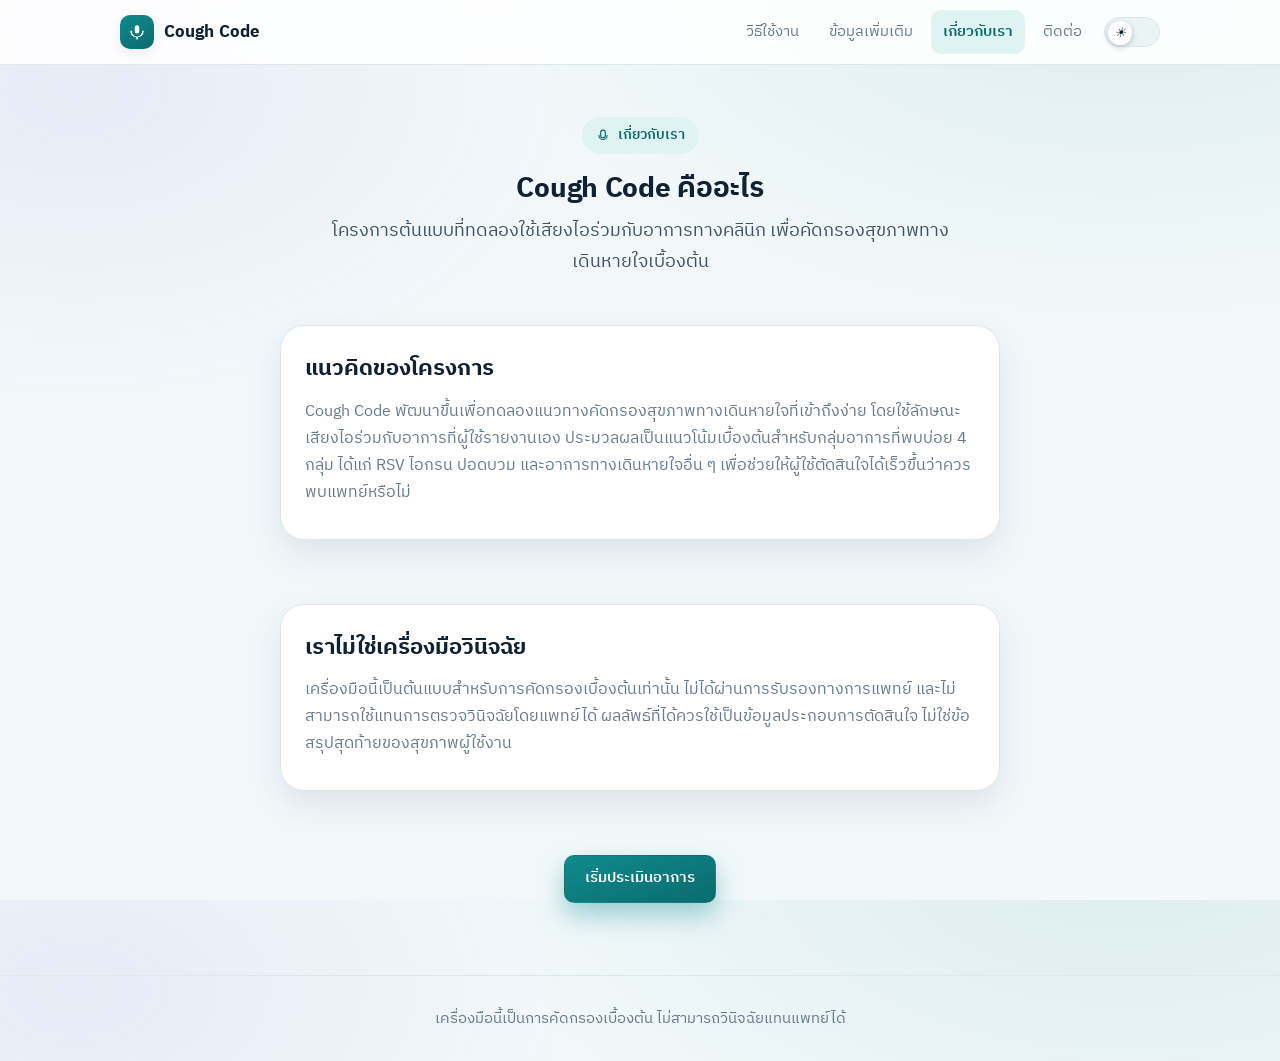
==== public/about.html @ b77411e7 "Add files via upload" ====
<!doctype html>
<html lang="th" data-theme="light">
<head>
  <meta charset="utf-8" />
  <meta name="viewport" content="width=device-width, initial-scale=1" />
  <title>เกี่ยวกับเรา — Cough Code</title>
  <link rel="preconnect" href="https://fonts.googleapis.com">
  <link rel="preconnect" href="https://fonts.gstatic.com" crossorigin>
  <link rel="stylesheet" href="styles.css" />
</head>
<body>
  <header class="site-header">
    <div class="container header-row">
      <a class="brand" href="index.html">
        <span class="brand-mark" aria-hidden="true">
          <svg width="18" height="18" viewBox="0 0 24 24" fill="none"><path d="M12 14a3 3 0 0 0 3-3V6a3 3 0 1 0-6 0v5a3 3 0 0 0 3 3Zm-7-3a1 1 0 1 0-2 0 9 9 0 0 0 8 8v3h2v-3a9 9 0 0 0 8-8 1 1 0 1 0-2 0 7 7 0 0 1-14 0Z" fill="currentColor"/></svg>
        </span>
        Cough Code
      </a>

      <button class="nav-toggle" id="navToggle" type="button" aria-expanded="false" aria-controls="siteNav" aria-label="เปิดเมนู">
        <svg width="22" height="22" viewBox="0 0 24 24" fill="none"><path d="M4 7h16M4 12h16M4 17h16" stroke="currentColor" stroke-width="2" stroke-linecap="round"/></svg>
      </button>

      <div class="header-actions site-nav" id="siteNav">
        <nav class="nav">
          <a href="index.html#howto">วิธีใช้งาน</a>
          <a href="more.html">ข้อมูลเพิ่มเติม</a>
          <a href="about.html" aria-current="page">เกี่ยวกับเรา</a>
          <a href="contact.html">ติดต่อ</a>
        </nav>
        <div class="theme-switch" title="สลับโหมดสว่าง/มืด">
          <input type="checkbox" id="themeToggle" />
          <label for="themeToggle"><i class="thumb"></i></label>
        </div>
      </div>
    </div>
  </header>

  <main>
    <section class="container-narrow hero center" style="padding-bottom:8px">
      <span class="eyebrow-badge">
        <svg width="14" height="14" viewBox="0 0 24 24" fill="none"><path d="M12 15a4 4 0 0 0 4-4V6a4 4 0 1 0-8 0v5a4 4 0 0 0 4 4Zm7-4a7 7 0 0 1-14 0" stroke="currentColor" stroke-width="2" stroke-linecap="round" stroke-linejoin="round"/></svg>
        เกี่ยวกับเรา
      </span>
      <h1 style="font-size:var(--fs-xl)">Cough Code คืออะไร</h1>
      <p class="lede">โครงการต้นแบบที่ทดลองใช้เสียงไอร่วมกับอาการทางคลินิก เพื่อคัดกรองสุขภาพทางเดินหายใจเบื้องต้น</p>
    </section>

    <section class="container-narrow section">
      <div class="card">
        <h2>แนวคิดของโครงการ</h2>
        <p class="muted" style="margin-top:6px">
          Cough Code พัฒนาขึ้นเพื่อทดลองแนวทางคัดกรองสุขภาพทางเดินหายใจที่เข้าถึงง่าย โดยใช้ลักษณะเสียงไอร่วมกับอาการที่ผู้ใช้รายงานเอง
          ประมวลผลเป็นแนวโน้มเบื้องต้นสำหรับกลุ่มอาการที่พบบ่อย 4 กลุ่ม ได้แก่ RSV ไอกรน ปอดบวม และอาการทางเดินหายใจอื่น ๆ
          เพื่อช่วยให้ผู้ใช้ตัดสินใจได้เร็วขึ้นว่าควรพบแพทย์หรือไม่
        </p>
      </div>
    </section>

    <section class="container-narrow section">
      <div class="card">
        <h2>เราไม่ใช่เครื่องมือวินิจฉัย</h2>
        <p class="muted" style="margin-top:6px">
          เครื่องมือนี้เป็นต้นแบบสำหรับการคัดกรองเบื้องต้นเท่านั้น ไม่ได้ผ่านการรับรองทางการแพทย์ และไม่สามารถใช้แทนการตรวจวินิจฉัยโดยแพทย์ได้
          ผลลัพธ์ที่ได้ควรใช้เป็นข้อมูลประกอบการตัดสินใจ ไม่ใช่ข้อสรุปสุดท้ายของสุขภาพผู้ใช้งาน
        </p>
      </div>
    </section>

    <section class="container-narrow section center">
      <a class="btn primary" href="record.html">เริ่มประเมินอาการ</a>
    </section>
  </main>

  <footer class="site-footer"><div class="container center"><p class="muted small">เครื่องมือนี้เป็นการคัดกรองเบื้องต้น ไม่สามารถวินิจฉัยแทนแพทย์ได้</p></div></footer>

  <script src="theme.js" defer></script>
</body>
</html>
---- public/styles.css ----
/* ======================================================================
   Cough Code — Design System
   แนวคิด: เครื่องมือคัดกรองทางเดินหายใจที่ "ฟังดูน่าเชื่อถือ" — โทนคลินิกสงบ
   (teal/navy) + ลายเส้นคลื่นเสียง (waveform) เป็นสัญลักษณ์หลักที่ผูกกับ
   การวิเคราะห์เสียงไอ + หลอดทดลอง (tube gauge) แทนผลลัพธ์แต่ละโรค
   ====================================================================== */

@import url('https://fonts.googleapis.com/css2?family=IBM+Plex+Sans+Thai:wght@400;500;600;700&family=IBM+Plex+Mono:wght@500;600&display=swap');

/* ---------- Design tokens ---------- */
:root{
  --font: 'IBM Plex Sans Thai', 'Noto Sans Thai', ui-sans-serif, system-ui, -apple-system, "Segoe UI", Roboto, sans-serif;
  --font-mono: 'IBM Plex Mono', ui-monospace, SFMono-Regular, Menlo, monospace;

  --space-1:4px; --space-2:8px; --space-3:12px; --space-4:16px; --space-5:20px;
  --space-6:24px; --space-8:32px; --space-10:40px; --space-14:56px; --space-18:72px;

  --radius-sm:10px; --radius-md:16px; --radius-lg:24px; --radius-pill:999px;

  --fs-xs:0.8125rem; --fs-sm:0.9375rem; --fs-base:1rem; --fs-md:1.125rem;
  --fs-lg:1.375rem; --fs-xl:1.75rem; --fs-2xl:2.25rem; --fs-3xl:2.75rem;

  --ease: cubic-bezier(.4,0,.2,1);
}

/* Light (default) palette */
:root, html[data-theme="light"]{
  --ink:#0E2233; --ink-soft:#3C5164; --muted:#64798C;
  --paper:#F2F8FA; --surface:#FFFFFF; --surface-2:#EAF4F5;
  --border:#DCE7EA;

  --teal:#0F8B8D; --teal-deep:#0B6B6D; --teal-soft:#DFF3F2;
  --violet:#6E58C9; --violet-soft:#EDE9FB;
  --coral:#C6423A; --coral-soft:#FBE7E5;
  --amber:#B4700A; --amber-soft:#FBEEDD;
  --slate:#5B6B7C; --slate-soft:#EDF1F4;

  --shadow: 0 14px 34px rgba(14,34,51,.09);
  --shadow-sm: 0 4px 14px rgba(14,34,51,.07);
}

/* Dark palette */
html[data-theme="dark"]{
  --ink:#EAF3F6; --ink-soft:#C4D3DA; --muted:#93A7B4;
  --paper:#081420; --surface:#0E1D29; --surface-2:#0B1822;
  --border:#1D3241;

  --teal:#35D6C9; --teal-deep:#22B4AA; --teal-soft:#0E2C2C;
  --violet:#A995F2; --violet-soft:#221C3D;
  --coral:#F0837A; --coral-soft:#3A1714;
  --amber:#F0B84B; --amber-soft:#3A2A0C;
  --slate:#93A7B4; --slate-soft:#101C26;

  --shadow: 0 14px 34px rgba(0,0,0,.5);
  --shadow-sm: 0 4px 14px rgba(0,0,0,.4);
}

*{box-sizing:border-box}
html,body{height:100%}
html{scroll-behavior:smooth}
@media (prefers-reduced-motion: reduce){
  html{scroll-behavior:auto}
  *,*::before,*::after{animation-duration:.001ms !important; animation-iteration-count:1 !important; transition-duration:.001ms !important;}
}

body{
  margin:0; color:var(--ink); font:var(--fs-base)/1.7 var(--font);
  background:
    radial-gradient(1100px 620px at 88% -6%, color-mix(in srgb, var(--teal) 10%, transparent) 0%, transparent 60%),
    radial-gradient(900px 560px at 6% 10%, color-mix(in srgb, var(--violet) 8%, transparent) 0%, transparent 55%),
    var(--paper);
  transition: background-color .25s var(--ease), color .25s var(--ease);
}

::selection{ background: var(--teal-soft); color: var(--teal-deep); }

a{ color: var(--teal-deep); }
html[data-theme="dark"] a{ color: var(--teal); }

:focus-visible{ outline: 3px solid color-mix(in srgb, var(--teal) 55%, transparent); outline-offset: 2px; border-radius: 6px; }

/* ---------- Layout ---------- */
.container{max-width:1080px;margin:0 auto;padding:0 20px}
.container-narrow{max-width:720px;margin:0 auto;padding:0 20px}
.section{padding:32px 0}
.center{text-align:center}
.grid{display:grid}
.grid-3{grid-template-columns:1fr 1fr 1fr; gap:18px}
@media (max-width: 900px){ .grid-3{grid-template-columns:1fr} }

/* ---------- Header ---------- */
.site-header{
  background: color-mix(in srgb, var(--surface) 88%, transparent);
  backdrop-filter: saturate(1.2) blur(10px);
  border-bottom:1px solid var(--border);
  position:sticky; top:0; z-index:20;
}
.header-row{position:relative; display:flex; align-items:center; height:64px; gap:12px;}
.brand{
  display:flex; align-items:center; gap:10px; font-weight:700; font-size:1.05rem;
  color:var(--ink); text-decoration:none; letter-spacing:.1px; flex:none;
}
.brand-mark{
  width:34px;height:34px;border-radius:10px; flex:none;
  background:linear-gradient(155deg, var(--teal), var(--teal-deep));
  display:grid;place-items:center; color:#fff; box-shadow:var(--shadow-sm);
}
.nav{display:flex; gap:6px; flex-wrap:wrap}
.nav a{color:var(--muted); text-decoration:none; padding:9px 12px; border-radius:10px; font-size:.95rem}
.nav a:hover{background:var(--surface-2); color:var(--ink)}
.nav a[aria-current="page"]{ background:var(--teal-soft); color:var(--teal-deep); font-weight:600; }
html[data-theme="dark"] .nav a[aria-current="page"]{ color:#BFF3EE }
.header-actions{ display:flex; align-items:center; gap:10px; margin-left:auto; }
.header-back{
  display:inline-flex; align-items:center; gap:6px; color:var(--muted); text-decoration:none;
  font-size:.92rem; padding:8px 10px; border-radius:10px; white-space:nowrap;
}
.header-back:hover{ background:var(--surface-2); color:var(--ink) }

.nav-toggle{
  display:none; flex:none; align-items:center; justify-content:center;
  width:40px; height:40px; border-radius:10px; border:1px solid transparent;
  background:none; color:var(--ink); cursor:pointer; margin-left:auto;
}
.nav-toggle:hover{ background:var(--surface-2); }

/* Collapse the marketing nav (.header-actions.site-nav) into a dropdown sheet on small screens.
   Flow-page headers (plain .header-actions with just a back link + theme switch) are untouched
   and stay inline at every width. */
@media (max-width: 760px){
  .nav-toggle{ display:inline-flex; }
  .header-actions.site-nav{
    position:absolute; top:100%; left:0; right:0;
    flex-direction:column; align-items:stretch; gap:4px; margin-left:0;
    background:var(--surface); border:1px solid var(--border); border-top:none;
    border-radius:0 0 var(--radius-md) var(--radius-md);
    padding:10px 16px 16px; box-shadow:var(--shadow);
    display:none;
  }
  .header-actions.site-nav.open{ display:flex; }
  .header-actions.site-nav .nav{ flex-direction:column; gap:2px; }
  .header-actions.site-nav .nav a{ padding:12px 10px; }
  .header-actions.site-nav .theme-switch{ margin-top:8px; }
}

/* ---------- Disclaimer strip ---------- */
.notice-strip{
  border-bottom:1px solid var(--border);
  background: var(--teal-soft);
  color: var(--teal-deep);
}
html[data-theme="dark"] .notice-strip{ color:#BFF3EE }
.notice-strip .container{ display:flex; align-items:center; gap:10px; padding:10px 20px; font-size:.9rem; }
.notice-strip svg{ flex:none }

/* ---------- Hero ---------- */
.hero{padding:52px 0 16px}
.eyebrow-badge{
  display:inline-flex; align-items:center; gap:8px; font-size:.85rem; font-weight:600;
  color:var(--teal-deep); background:var(--teal-soft); padding:7px 14px; border-radius:var(--radius-pill);
  margin-bottom:18px;
}
html[data-theme="dark"] .eyebrow-badge{ color:#BFF3EE }
h1{margin:0 0 10px; font-size:clamp(1.7rem, 5vw + .6rem, var(--fs-3xl)); line-height:1.22; letter-spacing:-.01em; font-weight:700}
h2{margin:0 0 10px; font-size:clamp(1.2rem, 2vw + .8rem, var(--fs-lg)); font-weight:700}
p{margin:8px 0}
.lede{ font-size:var(--fs-md); color:var(--ink-soft); max-width:640px; margin-left:auto; margin-right:auto; }
.muted{color:var(--muted)}
.small{font-size:var(--fs-sm)}
.gradient-text{
  background:linear-gradient(100deg, var(--teal-deep), var(--violet));
  -webkit-background-clip:text; background-clip:text; color:transparent;
}

/* Waveform — signature motif, used in hero + record page */
.waveform{ display:flex; align-items:center; justify-content:center; gap:5px; height:56px; margin: 28px 0; }
.waveform span{
  display:block; width:5px; border-radius:999px;
  background: linear-gradient(180deg, var(--teal), var(--violet));
  height: 14px; opacity:.55;
  transform: scaleY(.45);
  animation: none;
  transition: opacity .3s var(--ease);
}
.waveform.active span{
  opacity:.85;
  animation: wave 1.8s ease-in-out infinite;
}
.waveform span:nth-child(1){height:18px; animation-delay:-1.2s}
.waveform span:nth-child(2){height:34px; animation-delay:-1.0s}
.waveform span:nth-child(3){height:50px; animation-delay:-0.8s}
.waveform span:nth-child(4){height:28px; animation-delay:-0.6s}
.waveform span:nth-child(5){height:44px; animation-delay:-0.4s}
.waveform span:nth-child(6){height:20px; animation-delay:-0.2s}
.waveform span:nth-child(7){height:38px; animation-delay:0s}
.waveform span:nth-child(8){height:24px; animation-delay:-0.9s}
.waveform span:nth-child(9){height:16px; animation-delay:-0.3s}
@keyframes wave{
  0%,100%{ transform: scaleY(.45); }
  50%{ transform: scaleY(1); }
}

/* ---------- Buttons ---------- */
.btn{
  height:48px; padding:0 20px; border-radius:var(--radius-sm); border:1px solid var(--border);
  background:var(--surface); color:var(--ink); text-decoration:none; font-weight:600; font-size:.96rem;
  display:inline-flex; align-items:center; justify-content:center; gap:8px; cursor:pointer;
  transition: transform .08s var(--ease), filter .2s var(--ease), opacity .2s var(--ease), box-shadow .2s var(--ease);
}
.btn:hover{ filter:brightness(.98) }
.btn:active{ transform: translateY(1px) }
.btn.primary{
  background:linear-gradient(160deg, var(--teal), var(--teal-deep));
  color:#fff; border-color:transparent; box-shadow:0 12px 26px color-mix(in srgb, var(--teal) 38%, transparent);
}
.btn.ghost{ background:transparent }
.btn.block{ width:100%; }
.btn[disabled], .btn[aria-disabled="true"]{ opacity:.5; pointer-events:none; box-shadow:none; }

/* ---------- Stepper (record → symptoms → result) ---------- */
.stepper{
  display:flex; align-items:flex-start; justify-content:center; gap:0;
  max-width:520px; margin:0 auto; padding: 22px 20px 4px;
}
.step{ display:flex; flex-direction:column; align-items:center; gap:8px; flex:none; width:96px; }
.step-dot{
  width:32px; height:32px; border-radius:999px; display:grid; place-items:center;
  background:var(--surface-2); color:var(--muted); border:1px solid var(--border);
  font-weight:700; font-size:.9rem; font-family:var(--font-mono);
}
.step-label{ font-size:.82rem; color:var(--muted); text-align:center; }
.step.is-active .step-dot{ background:var(--teal); border-color:var(--teal); color:#fff; box-shadow:0 6px 16px color-mix(in srgb, var(--teal) 45%, transparent); }
.step.is-active .step-label{ color:var(--ink); font-weight:600; }
.step.is-done .step-dot{ background:var(--teal-soft); border-color:var(--teal); color:var(--teal-deep); }
.step-line{ flex:1; height:2px; background:var(--border); margin-top:15px; min-width:24px; }
.step-line.is-done{ background:var(--teal); }

/* ---------- Cards ---------- */
.card{background:var(--surface); border:1px solid var(--border); border-radius:var(--radius-lg); box-shadow:var(--shadow); padding:24px}
.step-tile{
  display:grid; place-items:center; gap:8px; padding:22px 16px; text-align:center;
  color:inherit; text-decoration:none;
  transition: transform .15s var(--ease), box-shadow .15s var(--ease);
}
a.step-tile:hover{ transform:translateY(-3px); box-shadow:0 18px 40px rgba(14,34,51,.12); }
.step-tile .num{
  width:34px;height:34px;border-radius:999px;display:grid;place-items:center;
  background:var(--teal-soft); color:var(--teal-deep); font-weight:700; font-family:var(--font-mono); font-size:.95rem;
}

/* ---------- Alerts ---------- */
.alert{ display:flex; gap:12px; padding:16px 18px; border-radius:var(--radius-md); border:1px solid var(--border); align-items:flex-start; }
.alert svg{ flex:none; margin-top:2px }
.alert-title{ font-weight:700; margin:0 0 2px; }
.alert-body{ margin:0; color:var(--ink-soft); font-size:.94rem; }
.alert-info{ background:var(--teal-soft); border-color:color-mix(in srgb, var(--teal) 35%, var(--border)); }
.alert-info .alert-title{ color:var(--teal-deep) }
.alert-warning{ background:var(--amber-soft); border-color:color-mix(in srgb, var(--amber) 35%, var(--border)); }
.alert-warning .alert-title{ color:var(--amber) }
.alert-danger{ background:var(--coral-soft); border-color:color-mix(in srgb, var(--coral) 35%, var(--border)); }
.alert-danger .alert-title{ color:var(--coral) }

/* ---------- Footer ---------- */
.site-footer{border-top:1px solid var(--border); margin-top:40px}
.site-footer .container{padding:22px 20px; display:flex; align-items:center; justify-content:center; gap:8px; flex-wrap:wrap}

/* =====================================================================
   Record page
   ===================================================================== */
.rec-wrap{max-width:560px;margin:0 auto;padding:8px 16px 40px;text-align:center}
.mic-stage{ position:relative; display:grid; place-items:center; padding:12px 0 6px; }
.mic-btn{
  position:relative; width:148px;height:148px;border-radius:999px;border:none;cursor:pointer;
  display:inline-flex;align-items:center;justify-content:center;
  background: radial-gradient(90px 90px at 50% 32%, color-mix(in srgb, var(--teal) 55%, #fff 0%), var(--teal) 55%, var(--teal-deep) 100%);
  color:#fff; box-shadow:0 16px 36px color-mix(in srgb, var(--teal) 40%, transparent);
  transition: transform .12s var(--ease), box-shadow .2s var(--ease);
}
.mic-btn:hover{ transform: translateY(-2px) }
.mic-btn:active{ transform:scale(.98) }
.mic-btn.rec{
  background: radial-gradient(90px 90px at 50% 32%, color-mix(in srgb, var(--coral) 55%, #fff 0%), var(--coral) 60%, #a5342c 100%);
  box-shadow:0 16px 36px color-mix(in srgb, var(--coral) 42%, transparent);
}
.mic-btn.rec::after{
  content:""; position:absolute; inset:-14px; border-radius:inherit;
  border:2px solid color-mix(in srgb, var(--coral) 55%, transparent);
  animation: pulse 1.5s ease-out infinite;
}
@keyframes pulse{
  0%{ transform: scale(1); opacity: .9; }
  100%{ transform: scale(1.18); opacity: 0; }
}

.timer{ font-family:var(--font-mono); font-size:1.3rem; font-weight:600; letter-spacing:.04em; margin-top:18px; color:var(--ink) }
.rec-status{ min-height:24px; color:var(--muted); margin-top:4px }
.rec-hint{ color:var(--muted); margin-top:2px }

.btn-row{display:flex;gap:10px;justify-content:center;margin-top:26px;flex-wrap:wrap}

/* =====================================================================
   Symptoms page
   ===================================================================== */
.sym-shell{ padding: 28px 0 56px; }
.sym-groups{ display:grid; gap:22px; margin-top:22px; }
.sym-group-title{
  display:flex; align-items:center; gap:10px; font-size:.98rem; font-weight:700; color:var(--ink-soft);
  margin: 0 0 12px;
}
.sym-group-title .dot{ width:8px; height:8px; border-radius:999px; background:var(--teal); flex:none; }
.sym-group.is-severe .sym-group-title .dot{ background:var(--coral); }

.sym-grid{ display:grid; grid-template-columns:repeat(2, 1fr); gap:10px 12px; }
@media (max-width:640px){ .sym-grid{ grid-template-columns:1fr; } }

.sym-item{
  display:flex; align-items:center; gap:12px;
  background: var(--surface);
  border:1px solid var(--border);
  border-radius:14px; padding:14px 16px;
  cursor:pointer; transition: border-color .15s var(--ease), background .15s var(--ease);
}
.sym-item:hover{ border-color: color-mix(in srgb, var(--teal) 45%, var(--border)); }
.sym-group.is-severe .sym-item{ border-left:3px solid color-mix(in srgb, var(--coral) 45%, var(--border)); }

.sym-item input[type="checkbox"]{
  appearance:none; -webkit-appearance:none; flex:none;
  width:20px; height:20px; border-radius:6px;
  border:2px solid var(--border);
  display:grid; place-items:center; cursor:pointer;
  background: transparent; transition: all .15s var(--ease);
}
.sym-item input[type="checkbox"]::before{
  content:""; width:11px; height:11px; border-radius:3px;
  transform:scale(0); transition: transform .12s var(--ease);
  background: var(--teal);
}
.sym-item input[type="checkbox"]:checked{ border-color:var(--teal); background: var(--teal-soft); }
.sym-item input[type="checkbox"]:checked::before{ transform:scale(1); }
.sym-group.is-severe .sym-item input[type="checkbox"]:checked{ border-color:var(--coral) }
.sym-group.is-severe .sym-item input[type="checkbox"]:checked::before{ background:var(--coral) }
.sym-item span{ font-size:.98rem; color:var(--ink); }

.sym-actions{ display:flex; justify-content:center; margin-top:28px; }
.warn{ text-align:center; color:var(--coral); margin-top:12px; min-height:22px; font-size:.92rem; }

/* =====================================================================
   Result page — tube gauges
   ===================================================================== */
.top-result{
  border-radius:var(--radius-lg);
  padding:28px 24px;
  background: linear-gradient(150deg, var(--teal-deep), var(--teal) 60%, var(--violet));
  color:#fff; box-shadow:var(--shadow);
}
.top-result .top-eyebrow{ opacity:.85; font-size:.88rem; margin:0 0 6px; }
.top-result .top-name{ font-size:var(--fs-2xl); font-weight:700; margin:0 0 4px; }
.top-result .top-prob{ font-family:var(--font-mono); font-size:1.1rem; opacity:.95; }

.tubes{ display:flex; align-items:flex-end; justify-content:center; gap:22px; margin: 30px 0 6px; flex-wrap:wrap; }
.tube{ display:flex; flex-direction:column; align-items:center; gap:10px; width:92px; }
.tube-pct{ font-family:var(--font-mono); font-weight:600; font-size:1.05rem; color:var(--ink) }
.tube-shell{
  position:relative; width:52px; height:180px; border-radius:26px;
  background:var(--surface-2); border:1px solid var(--border); overflow:hidden;
  box-shadow: inset 0 2px 6px rgba(0,0,0,.06);
}
.tube-fill{
  position:absolute; left:0; right:0; bottom:0; height:0%;
  border-radius:0 0 24px 24px;
  transition: height 1.1s cubic-bezier(.16,1,.3,1);
}
.tube-fill::after{
  content:""; position:absolute; inset:0 0 auto 0; height:10px;
  background: rgba(255,255,255,.35);
}
.tube.is-top .tube-shell{ box-shadow: 0 0 0 3px color-mix(in srgb, var(--top-color, var(--teal)) 55%, transparent), inset 0 2px 6px rgba(0,0,0,.06); }

.tube-fill.c-rsv{ background: linear-gradient(180deg, var(--teal), var(--teal-deep)); }
.tube-fill.c-violet{ background: linear-gradient(180deg, var(--violet), #4d3aa0); }
.tube-fill.c-coral{ background: linear-gradient(180deg, var(--coral), #9c2f28); }
.tube-fill.c-slate{ background: linear-gradient(180deg, var(--slate), #3f4d5a); }
.tube-label{ font-size:.86rem; color:var(--ink-soft); text-align:center; line-height:1.35; }
.tube.is-top .tube-label{ font-weight:700; color:var(--ink); }

.advice{ list-style:none; margin:0; padding:0; display:grid; gap:10px; }
.advice li{
  display:flex; gap:12px; align-items:flex-start; padding:14px 16px;
  border:1px solid var(--border); border-radius:14px; background:var(--surface);
}
.advice li svg{ flex:none; margin-top:2px; color:var(--teal-deep) }

.kpi{ display:flex; gap:12px; justify-content:center; flex-wrap:wrap; margin:14px 0; }
.pill{ background:var(--surface-2); border:1px solid var(--border); border-radius:14px; padding:10px 16px; text-align:center; }
.pill b{ display:block; font-size:1.05rem; }

/* ---------- Theme switch ---------- */
.theme-switch{ display:inline-flex; align-items:center; }
.theme-switch input{ position:absolute; opacity:0; width:0; height:0; }
.theme-switch label{
  --H:30px; --W:56px; --P:3px;
  position:relative; display:inline-block; width:var(--W); height:var(--H);
  border-radius:999px; cursor:pointer; padding:var(--P);
  background:var(--surface-2); border:1px solid var(--border);
  transition: background-color .2s var(--ease), border-color .2s var(--ease);
}
.theme-switch .thumb{
  position:absolute; top:var(--P); left:var(--P);
  width:calc(var(--H) - var(--P)*2); height:calc(var(--H) - var(--P)*2);
  border-radius:999px; background:var(--surface);
  box-shadow:0 2px 6px rgba(0,0,0,.2);
  display:grid; place-items:center; font-size:13px;
  transition: transform .22s var(--ease), background-color .2s;
}
.theme-switch input:checked + label{ background: var(--teal-deep); border-color:var(--teal-deep); }
.theme-switch input:checked + label .thumb{ transform: translateX(calc(var(--W) - var(--H))); }
.theme-switch .thumb::before{ content:"☀️"; }
.theme-switch input:checked + label .thumb::before{ content:"🌙"; }

/* Utility */
.stack{ display:grid; gap:14px; }
.hidden{ display:none !important; }

/* ---------- Small-screen tightening ---------- */
@media (max-width: 480px){
  .container, .container-narrow{ padding:0 16px; }
  .hero{ padding:36px 0 8px; }
  .section{ padding:24px 0; }
  .card{ padding:18px; border-radius:var(--radius-md); }
  .top-result{ padding:22px 18px; }
  .mic-btn{ width:128px; height:128px; }
  .mic-btn svg{ width:38px; height:38px; }
  .tubes{ gap:14px; }
  .tube{ width:74px; }
  .tube-shell{ width:44px; height:150px; }
  .step{ width:78px; }
  .step-label{ font-size:.76rem; }
  .btn{ height:46px; padding:0 16px; font-size:.92rem; }
  .kpi{ gap:8px; }
}

/* Comfortable tap targets + no accidental double-tap zoom on interactive controls */
.btn, .mic-btn, .sym-item, .theme-switch label, .nav-toggle, .nav a{ touch-action: manipulation; }
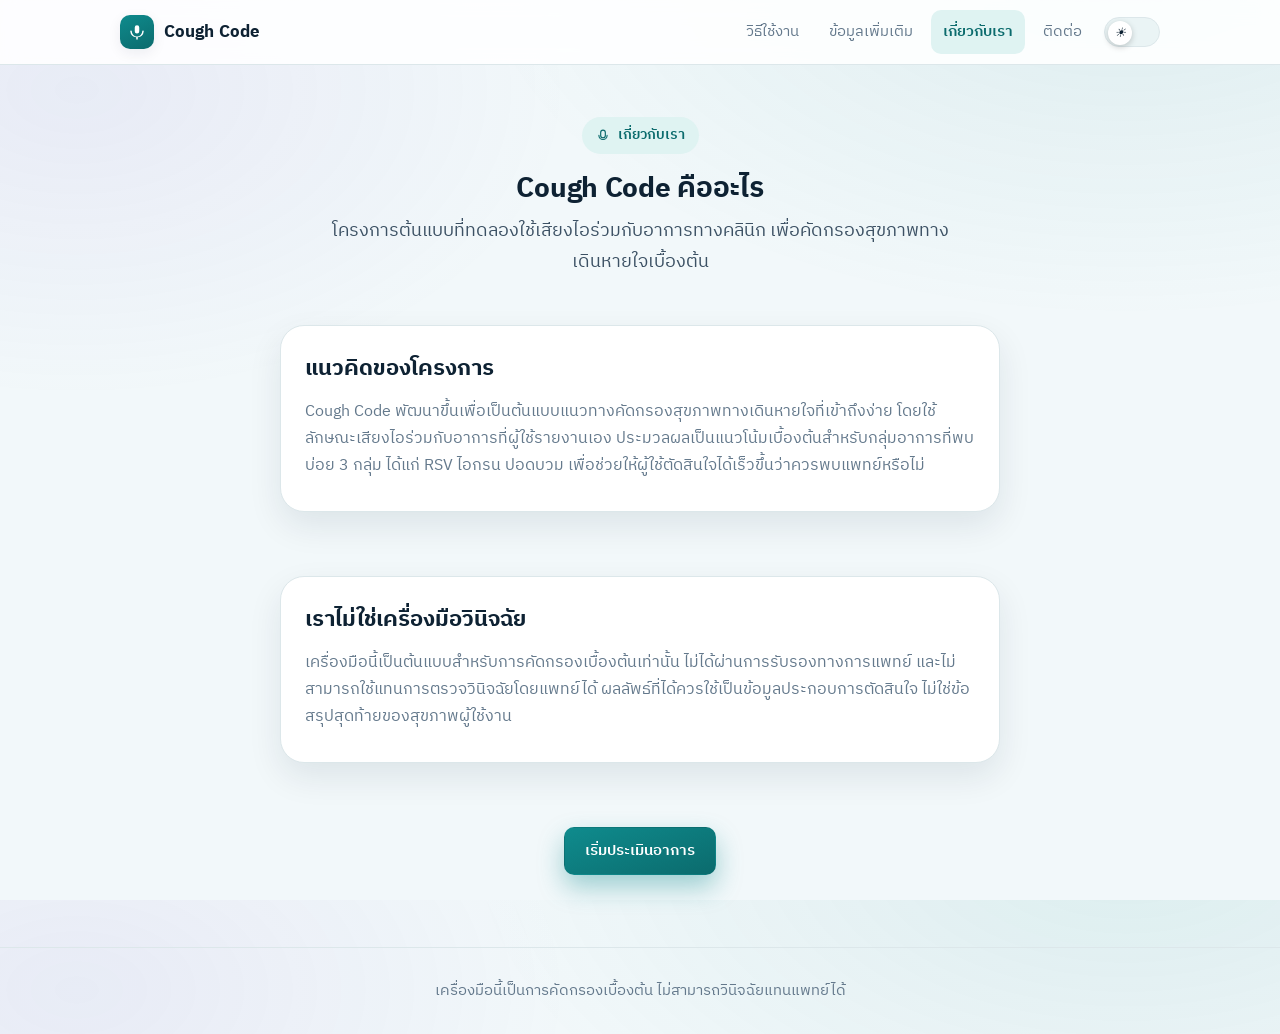
==== commit b262d7d6: "Add files via upload" ====
--- a/public/about.html
+++ b/public/about.html
@@ -51,8 +51,8 @@
       <div class="card">
         <h2>แนวคิดของโครงการ</h2>
         <p class="muted" style="margin-top:6px">
-          Cough Code พัฒนาขึ้นเพื่อทดลองแนวทางคัดกรองสุขภาพทางเดินหายใจที่เข้าถึงง่าย โดยใช้ลักษณะเสียงไอร่วมกับอาการที่ผู้ใช้รายงานเอง
-          ประมวลผลเป็นแนวโน้มเบื้องต้นสำหรับกลุ่มอาการที่พบบ่อย 4 กลุ่ม ได้แก่ RSV ไอกรน ปอดบวม และอาการทางเดินหายใจอื่น ๆ
+          Cough Code พัฒนาขึ้นเพื่อเป็นต้นแบบแนวทางคัดกรองสุขภาพทางเดินหายใจที่เข้าถึงง่าย โดยใช้ลักษณะเสียงไอร่วมกับอาการที่ผู้ใช้รายงานเอง
+          ประมวลผลเป็นแนวโน้มเบื้องต้นสำหรับกลุ่มอาการที่พบบ่อย 3 กลุ่ม ได้แก่ RSV ไอกรน ปอดบวม
           เพื่อช่วยให้ผู้ใช้ตัดสินใจได้เร็วขึ้นว่าควรพบแพทย์หรือไม่
         </p>
       </div>
